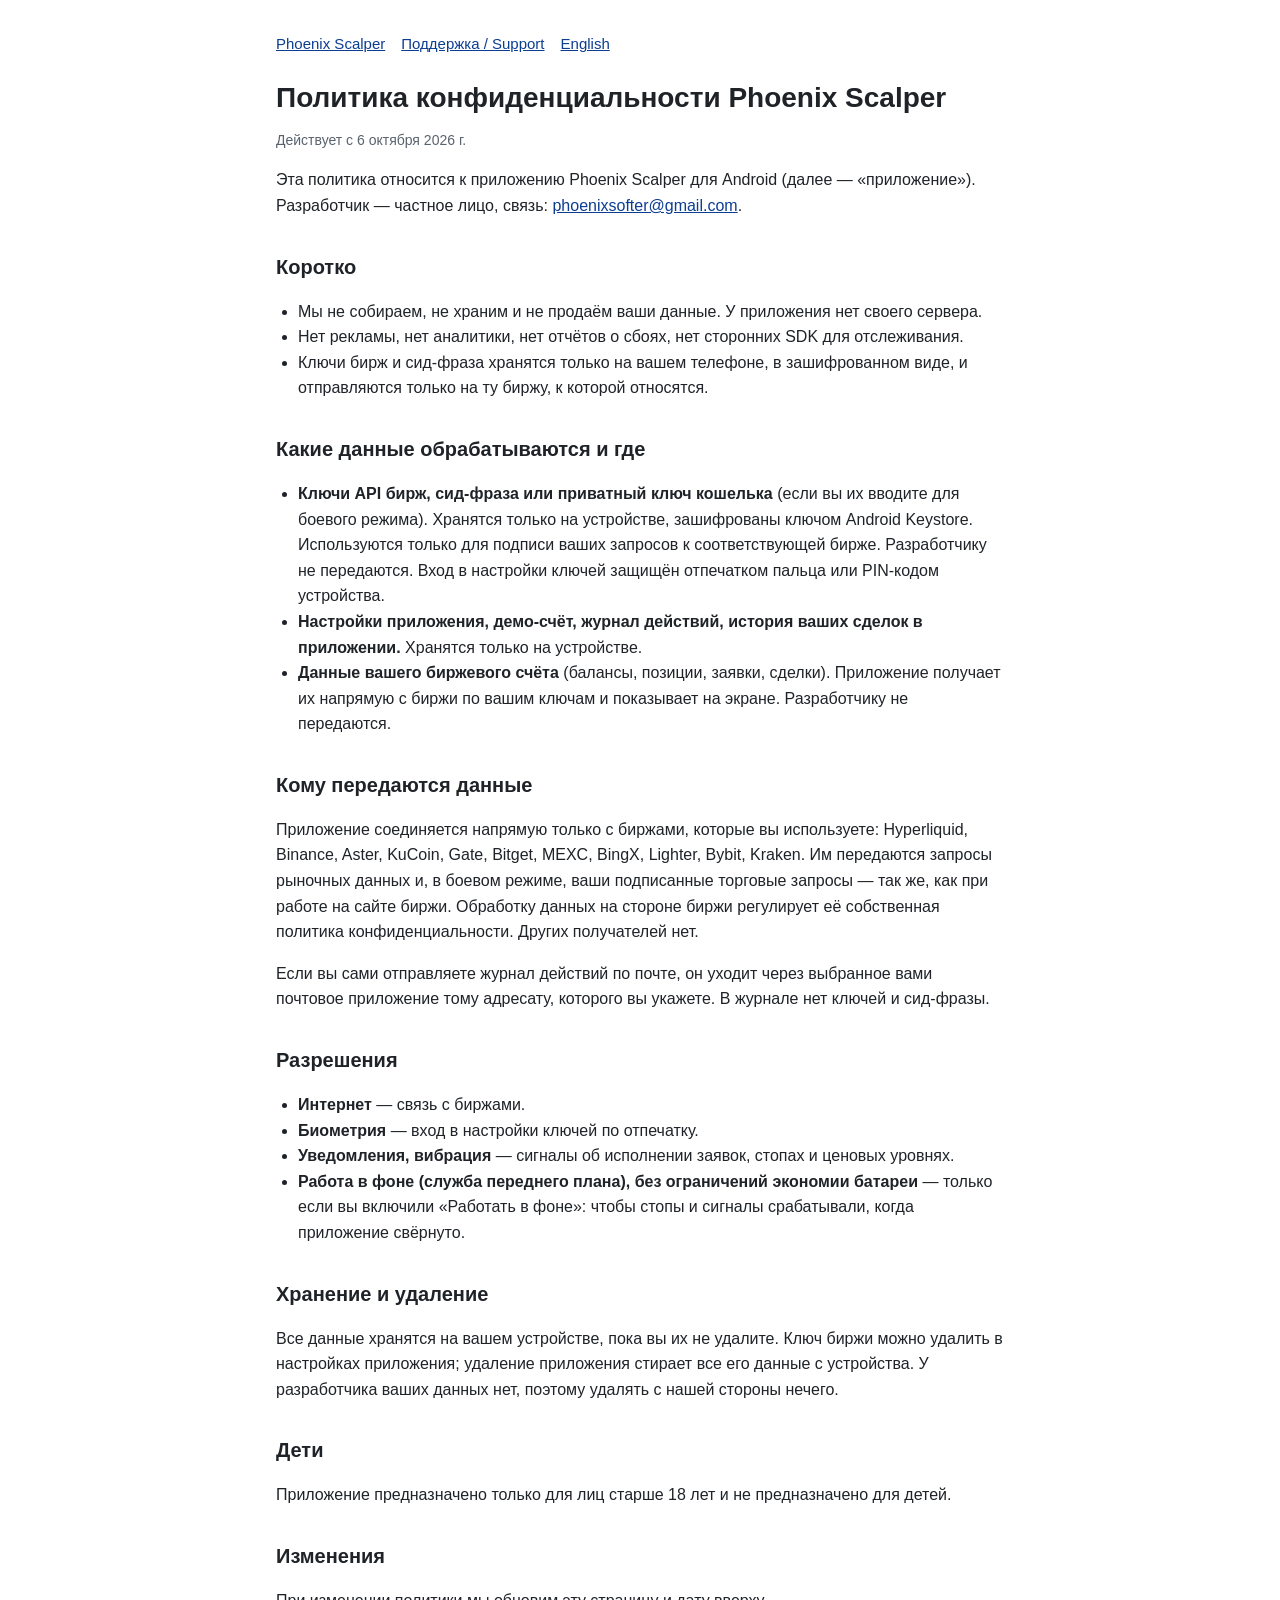
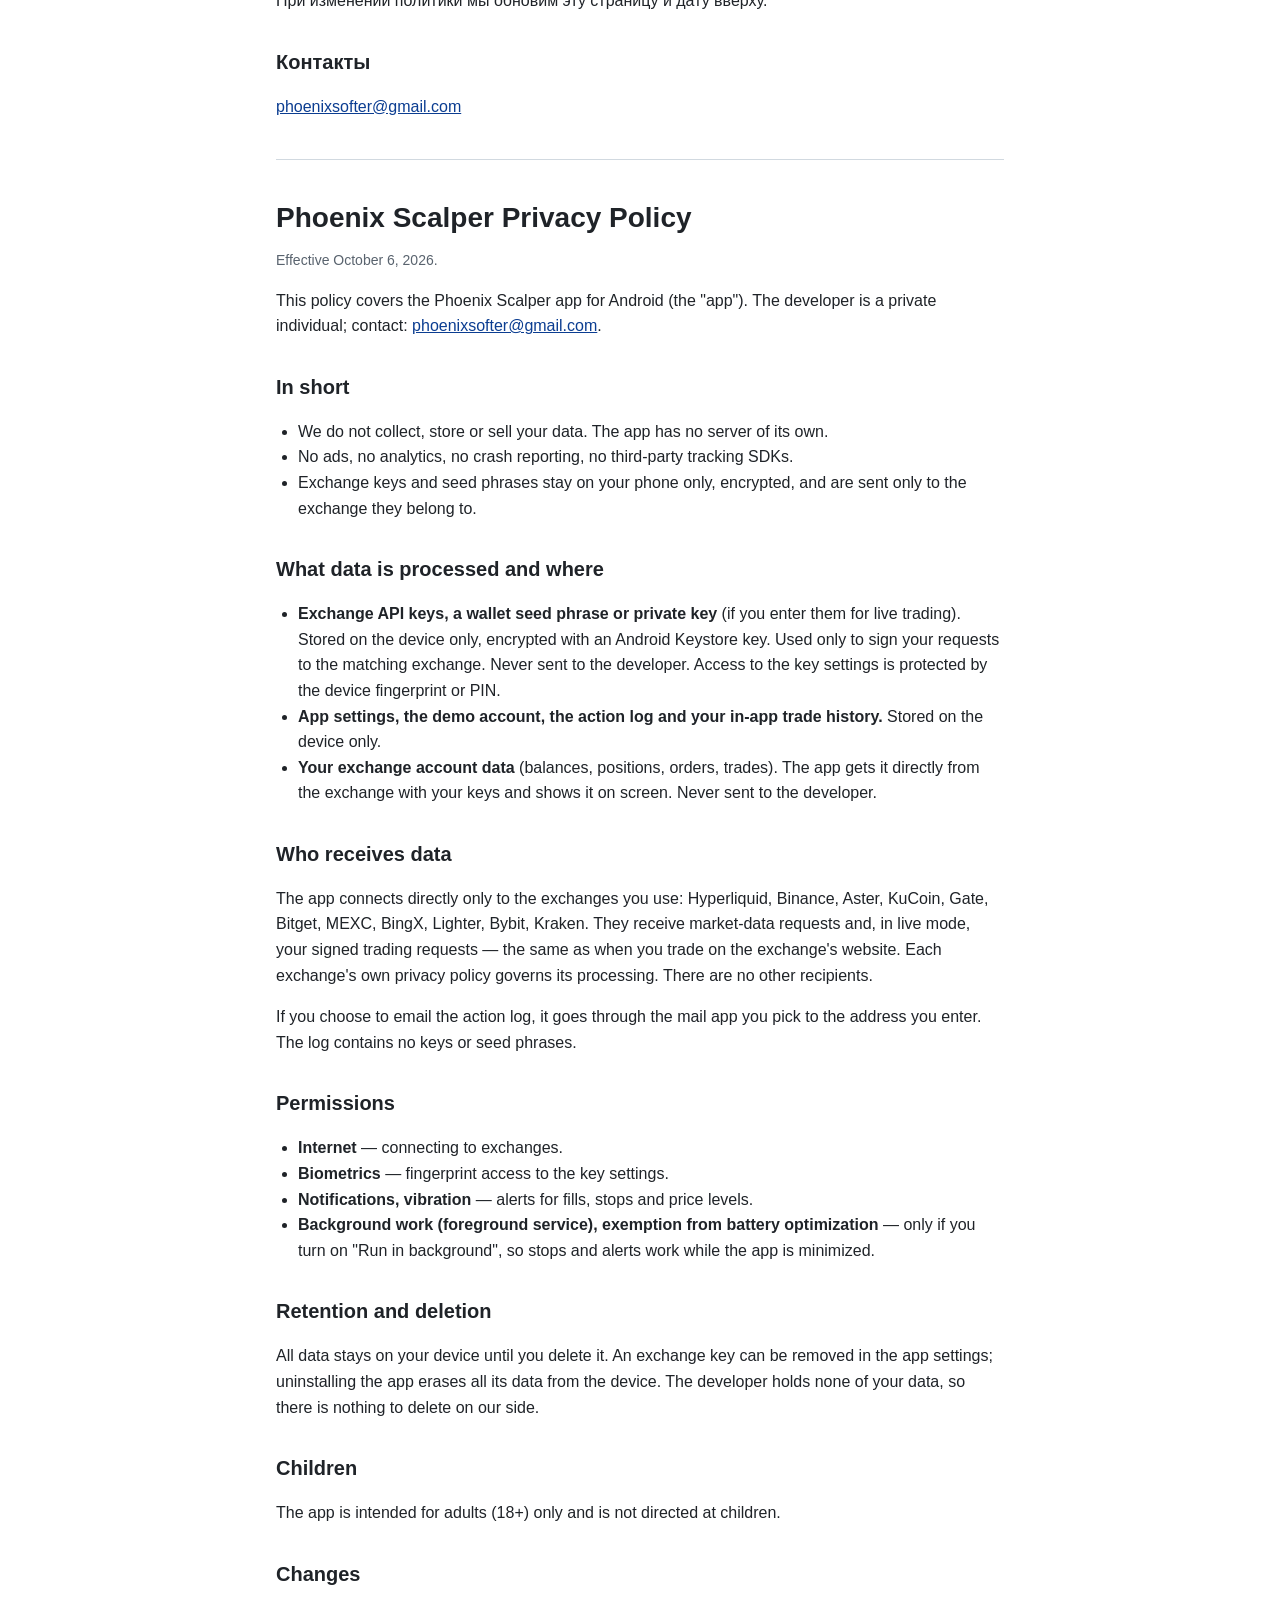
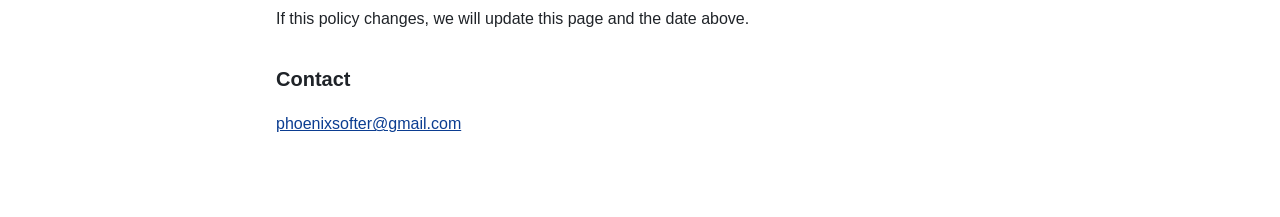
==== privacy.html @ a9d5707a "Privacy policy and support pages (RU/EN) Co-Authored-By: Claude Opus 5.5 <noreply@anthropic.com> Cla" ====
<!doctype html>
<html lang="ru"><head><meta charset="utf-8"><meta name="viewport" content="width=device-width,initial-scale=1">
<title>Phoenix Scalper — политика конфиденциальности</title><link rel="stylesheet" href="style.css"></head>
<body><main>
<nav><a href="index.html">Phoenix Scalper</a><a href="support.html">Поддержка / Support</a><a href="#en">English</a></nav>

<h1>Политика конфиденциальности Phoenix Scalper</h1>
<p class="muted">Действует с 6 октября 2026 г.</p>

<p>Эта политика относится к приложению Phoenix Scalper для Android (далее — «приложение»). Разработчик — частное лицо, связь: <a href="mailto:phoenixsofter@gmail.com">phoenixsofter@gmail.com</a>.</p>

<h2>Коротко</h2>
<ul>
<li>Мы не собираем, не храним и не продаём ваши данные. У приложения нет своего сервера.</li>
<li>Нет рекламы, нет аналитики, нет отчётов о сбоях, нет сторонних SDK для отслеживания.</li>
<li>Ключи бирж и сид-фраза хранятся только на вашем телефоне, в зашифрованном виде, и отправляются только на ту биржу, к которой относятся.</li>
</ul>

<h2>Какие данные обрабатываются и где</h2>
<ul>
<li><b>Ключи API бирж, сид-фраза или приватный ключ кошелька</b> (если вы их вводите для боевого режима). Хранятся только на устройстве, зашифрованы ключом Android Keystore. Используются только для подписи ваших запросов к соответствующей бирже. Разработчику не передаются. Вход в настройки ключей защищён отпечатком пальца или PIN-кодом устройства.</li>
<li><b>Настройки приложения, демо-счёт, журнал действий, история ваших сделок в приложении.</b> Хранятся только на устройстве.</li>
<li><b>Данные вашего биржевого счёта</b> (балансы, позиции, заявки, сделки). Приложение получает их напрямую с биржи по вашим ключам и показывает на экране. Разработчику не передаются.</li>
</ul>

<h2>Кому передаются данные</h2>
<p>Приложение соединяется напрямую только с биржами, которые вы используете: Hyperliquid, Binance, Aster, KuCoin, Gate, Bitget, MEXC, BingX, Lighter, Bybit, Kraken. Им передаются запросы рыночных данных и, в боевом режиме, ваши подписанные торговые запросы — так же, как при работе на сайте биржи. Обработку данных на стороне биржи регулирует её собственная политика конфиденциальности. Других получателей нет.</p>
<p>Если вы сами отправляете журнал действий по почте, он уходит через выбранное вами почтовое приложение тому адресату, которого вы укажете. В журнале нет ключей и сид-фразы.</p>

<h2>Разрешения</h2>
<ul>
<li><b>Интернет</b> — связь с биржами.</li>
<li><b>Биометрия</b> — вход в настройки ключей по отпечатку.</li>
<li><b>Уведомления, вибрация</b> — сигналы об исполнении заявок, стопах и ценовых уровнях.</li>
<li><b>Работа в фоне (служба переднего плана), без ограничений экономии батареи</b> — только если вы включили «Работать в фоне»: чтобы стопы и сигналы срабатывали, когда приложение свёрнуто.</li>
</ul>

<h2>Хранение и удаление</h2>
<p>Все данные хранятся на вашем устройстве, пока вы их не удалите. Ключ биржи можно удалить в настройках приложения; удаление приложения стирает все его данные с устройства. У разработчика ваших данных нет, поэтому удалять с нашей стороны нечего.</p>

<h2>Дети</h2>
<p>Приложение предназначено только для лиц старше 18 лет и не предназначено для детей.</p>

<h2>Изменения</h2>
<p>При изменении политики мы обновим эту страницу и дату вверху.</p>

<h2>Контакты</h2>
<p><a href="mailto:phoenixsofter@gmail.com">phoenixsofter@gmail.com</a></p>

<hr id="en">

<h1>Phoenix Scalper Privacy Policy</h1>
<p class="muted">Effective October 6, 2026.</p>

<p>This policy covers the Phoenix Scalper app for Android (the "app"). The developer is a private individual; contact: <a href="mailto:phoenixsofter@gmail.com">phoenixsofter@gmail.com</a>.</p>

<h2>In short</h2>
<ul>
<li>We do not collect, store or sell your data. The app has no server of its own.</li>
<li>No ads, no analytics, no crash reporting, no third-party tracking SDKs.</li>
<li>Exchange keys and seed phrases stay on your phone only, encrypted, and are sent only to the exchange they belong to.</li>
</ul>

<h2>What data is processed and where</h2>
<ul>
<li><b>Exchange API keys, a wallet seed phrase or private key</b> (if you enter them for live trading). Stored on the device only, encrypted with an Android Keystore key. Used only to sign your requests to the matching exchange. Never sent to the developer. Access to the key settings is protected by the device fingerprint or PIN.</li>
<li><b>App settings, the demo account, the action log and your in-app trade history.</b> Stored on the device only.</li>
<li><b>Your exchange account data</b> (balances, positions, orders, trades). The app gets it directly from the exchange with your keys and shows it on screen. Never sent to the developer.</li>
</ul>

<h2>Who receives data</h2>
<p>The app connects directly only to the exchanges you use: Hyperliquid, Binance, Aster, KuCoin, Gate, Bitget, MEXC, BingX, Lighter, Bybit, Kraken. They receive market-data requests and, in live mode, your signed trading requests — the same as when you trade on the exchange's website. Each exchange's own privacy policy governs its processing. There are no other recipients.</p>
<p>If you choose to email the action log, it goes through the mail app you pick to the address you enter. The log contains no keys or seed phrases.</p>

<h2>Permissions</h2>
<ul>
<li><b>Internet</b> — connecting to exchanges.</li>
<li><b>Biometrics</b> — fingerprint access to the key settings.</li>
<li><b>Notifications, vibration</b> — alerts for fills, stops and price levels.</li>
<li><b>Background work (foreground service), exemption from battery optimization</b> — only if you turn on "Run in background", so stops and alerts work while the app is minimized.</li>
</ul>

<h2>Retention and deletion</h2>
<p>All data stays on your device until you delete it. An exchange key can be removed in the app settings; uninstalling the app erases all its data from the device. The developer holds none of your data, so there is nothing to delete on our side.</p>

<h2>Children</h2>
<p>The app is intended for adults (18+) only and is not directed at children.</p>

<h2>Changes</h2>
<p>If this policy changes, we will update this page and the date above.</p>

<h2>Contact</h2>
<p><a href="mailto:phoenixsofter@gmail.com">phoenixsofter@gmail.com</a></p>
</main></body></html>
---- style.css ----
:root{--bg:#ffffff;--ink:#1f2328;--muted:#59636e;--line:#d1d9e0;--accent:#0b3d91}
@media (prefers-color-scheme:dark){:root{--bg:#0d1117;--ink:#e6edf3;--muted:#9198a1;--line:#30363d;--accent:#7aa7ff}}
*{box-sizing:border-box}
body{margin:0;background:var(--bg);color:var(--ink);font:16px/1.6 -apple-system,Segoe UI,Roboto,Helvetica,Arial,sans-serif}
main{max-width:760px;margin:0 auto;padding:32px 16px 64px}
h1{font-size:28px;line-height:1.25;margin:0 0 4px}
h2{font-size:20px;margin:32px 0 8px}
p,li{color:var(--ink)}
.muted{color:var(--muted);font-size:14px}
a{color:var(--accent)}
nav{display:flex;gap:16px;flex-wrap:wrap;margin-bottom:24px;font-size:15px}
hr{border:0;border-top:1px solid var(--line);margin:40px 0}
ul{padding-left:22px}
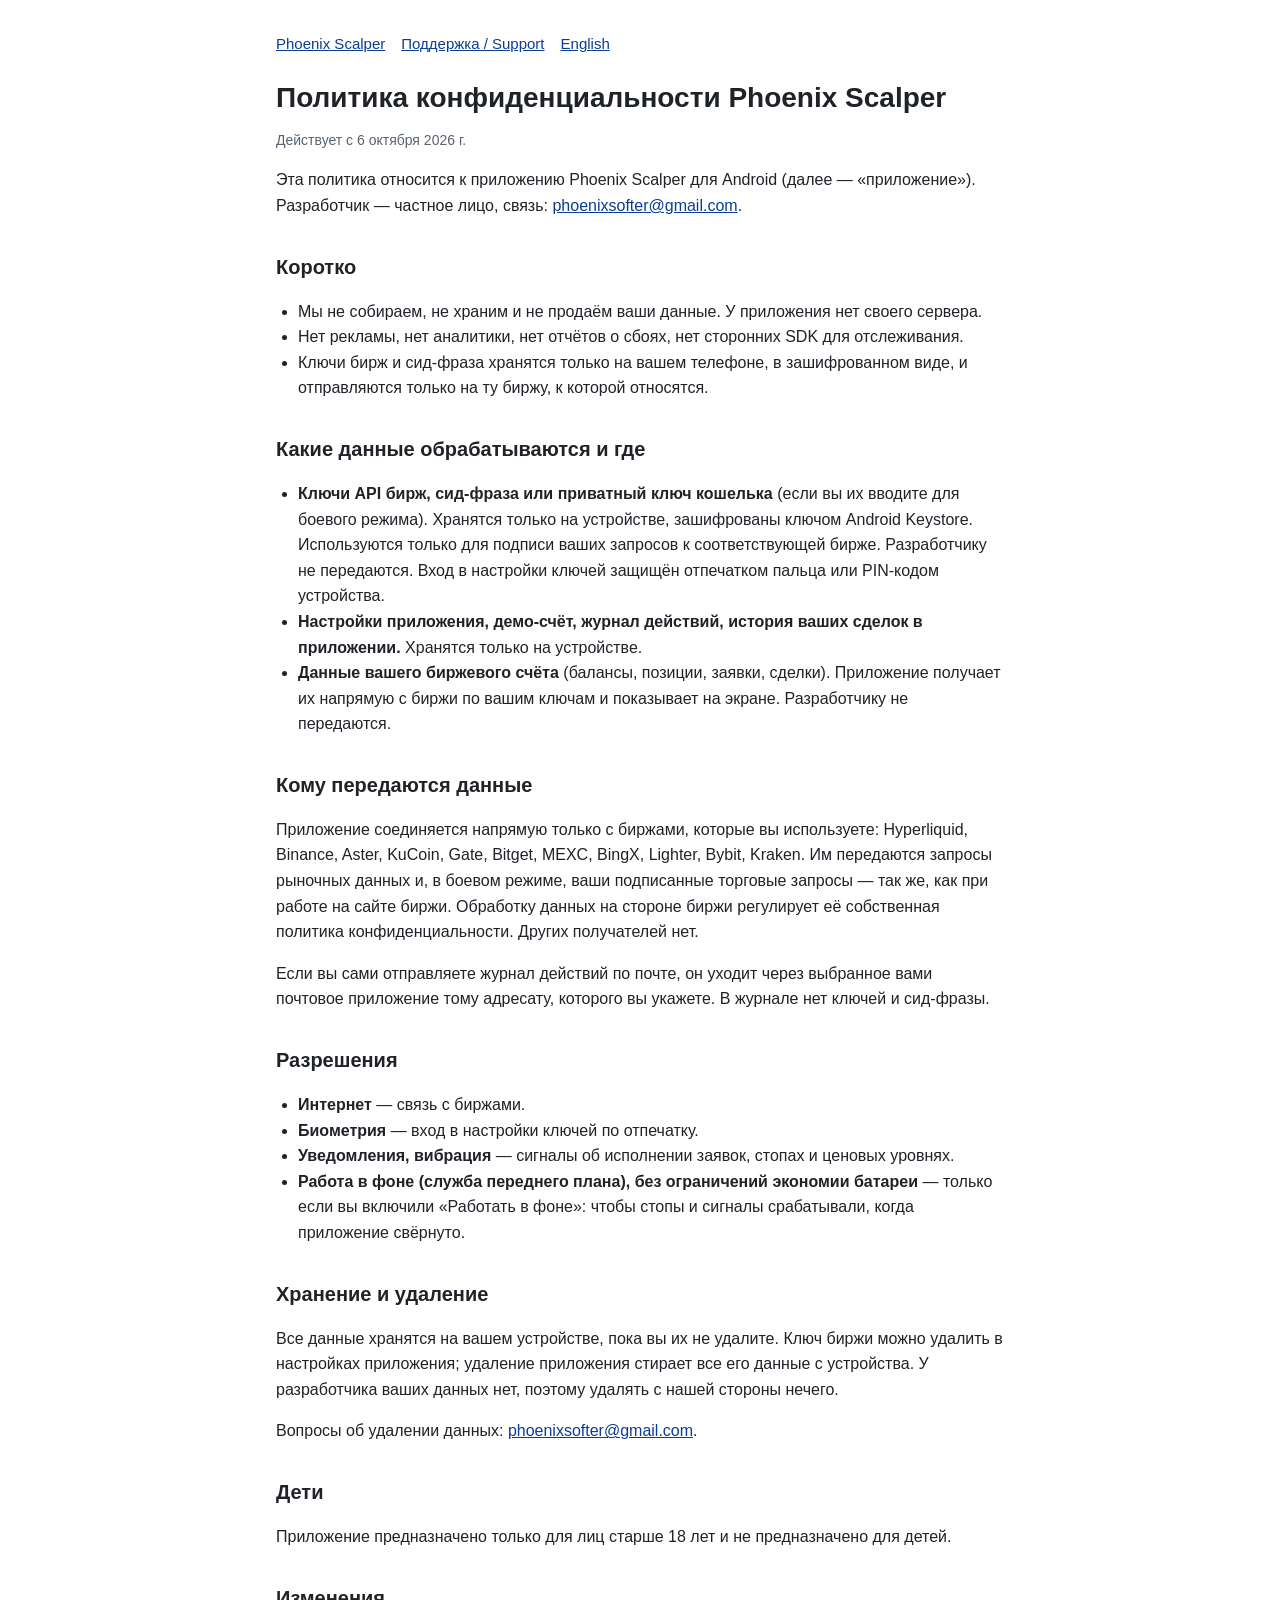
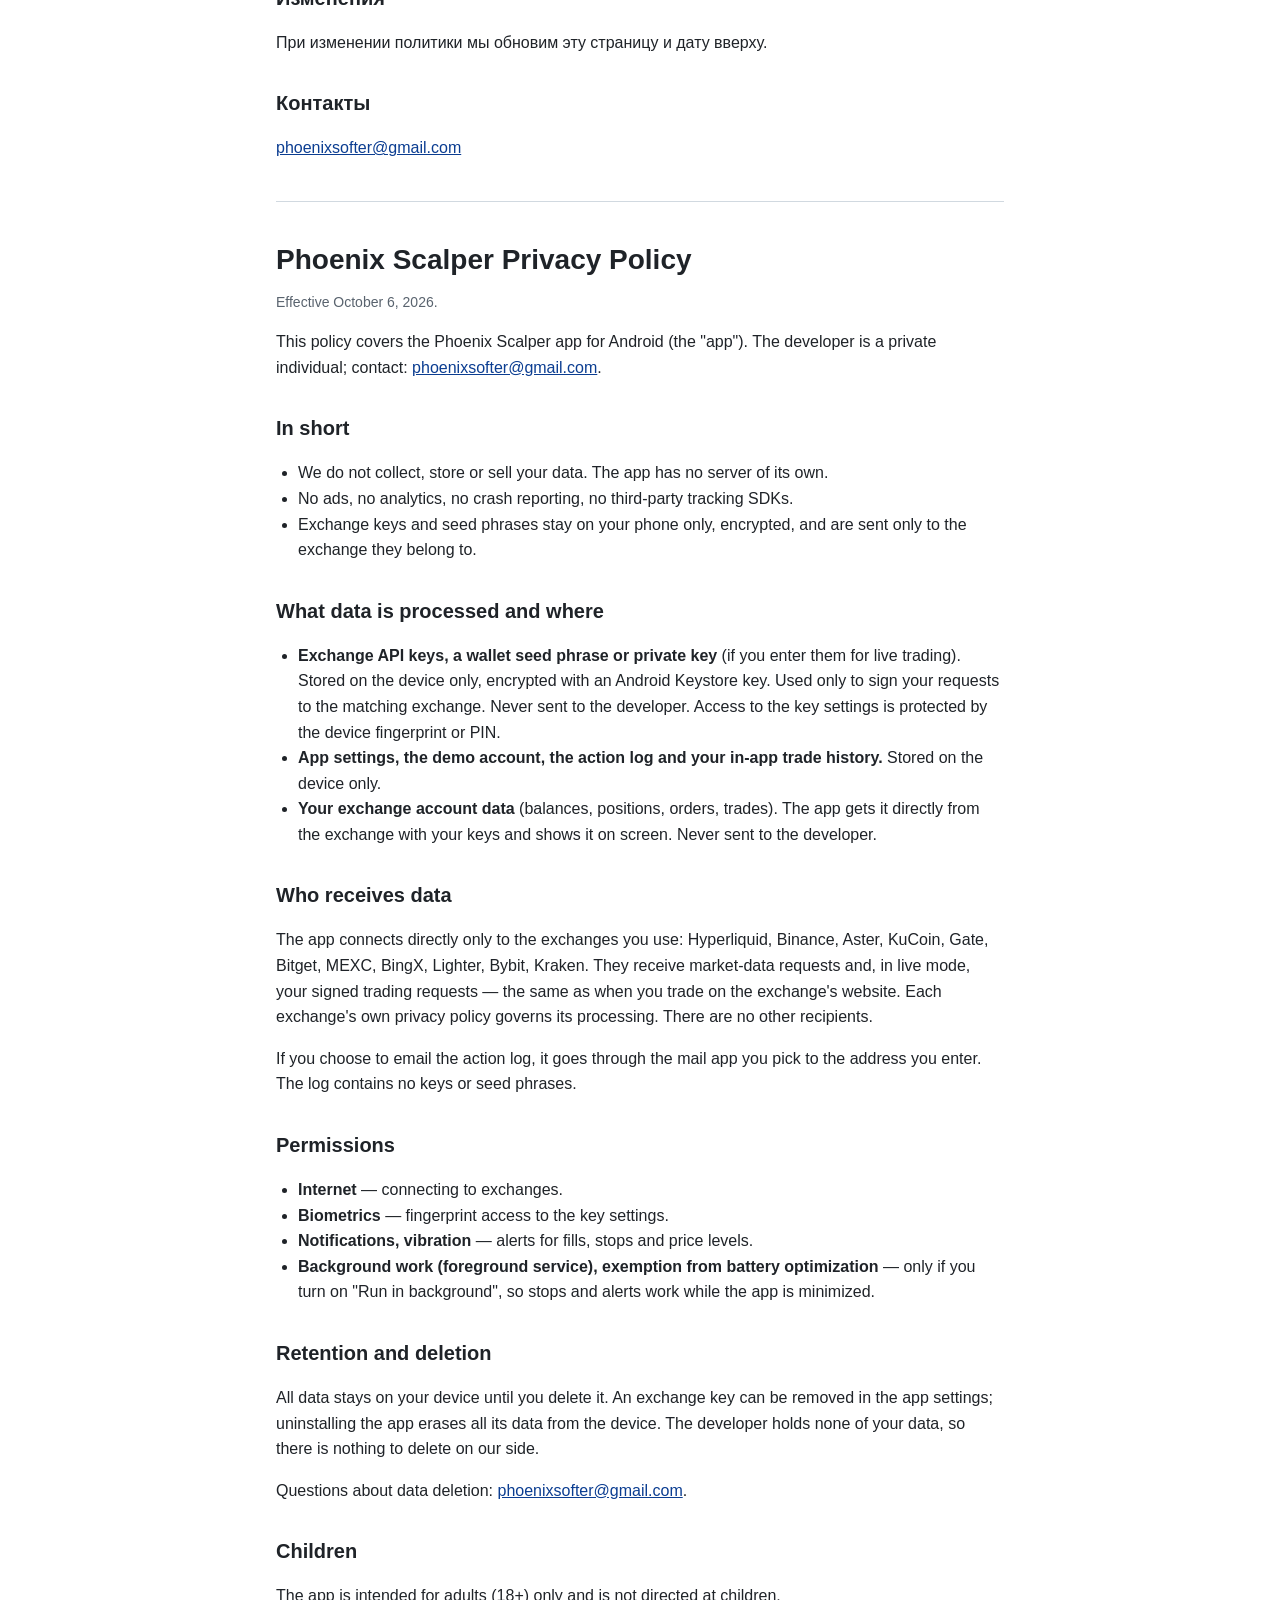
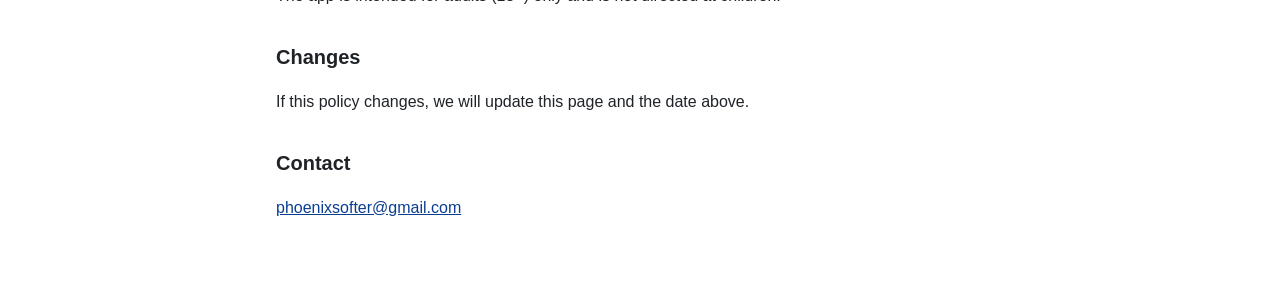
==== commit 5619d409: "Privacy: anchor and contact for data deletion" ====
--- a/privacy.html
+++ b/privacy.html
@@ -35,8 +35,9 @@
 <li><b>Работа в фоне (служба переднего плана), без ограничений экономии батареи</b> — только если вы включили «Работать в фоне»: чтобы стопы и сигналы срабатывали, когда приложение свёрнуто.</li>
 </ul>
 
-<h2>Хранение и удаление</h2>
+<h2 id="delete">Хранение и удаление</h2>
 <p>Все данные хранятся на вашем устройстве, пока вы их не удалите. Ключ биржи можно удалить в настройках приложения; удаление приложения стирает все его данные с устройства. У разработчика ваших данных нет, поэтому удалять с нашей стороны нечего.</p>
+<p>Вопросы об удалении данных: <a href="mailto:phoenixsofter@gmail.com">phoenixsofter@gmail.com</a>.</p>
 
 <h2>Дети</h2>
 <p>Приложение предназначено только для лиц старше 18 лет и не предназначено для детей.</p>
@@ -80,8 +81,9 @@
 <li><b>Background work (foreground service), exemption from battery optimization</b> — only if you turn on "Run in background", so stops and alerts work while the app is minimized.</li>
 </ul>
 
-<h2>Retention and deletion</h2>
+<h2 id="delete-en">Retention and deletion</h2>
 <p>All data stays on your device until you delete it. An exchange key can be removed in the app settings; uninstalling the app erases all its data from the device. The developer holds none of your data, so there is nothing to delete on our side.</p>
+<p>Questions about data deletion: <a href="mailto:phoenixsofter@gmail.com">phoenixsofter@gmail.com</a>.</p>
 
 <h2>Children</h2>
 <p>The app is intended for adults (18+) only and is not directed at children.</p>
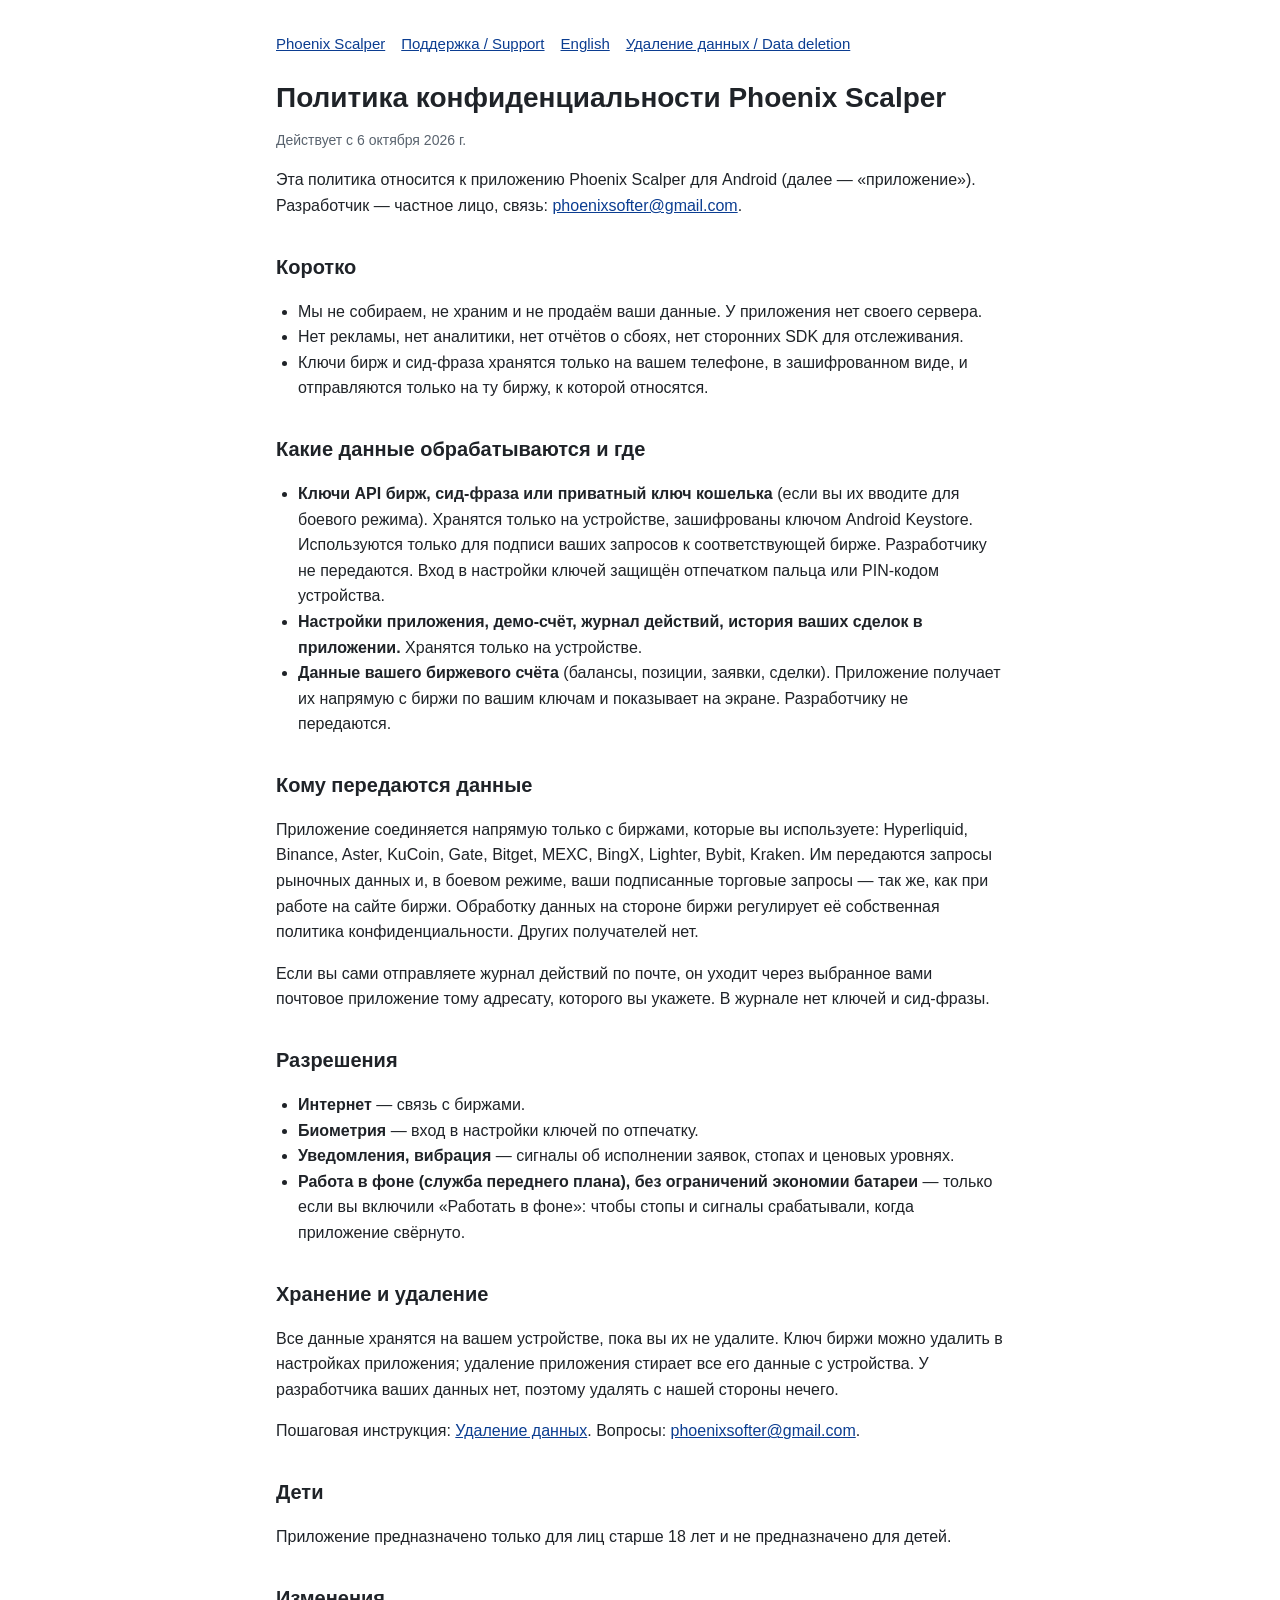
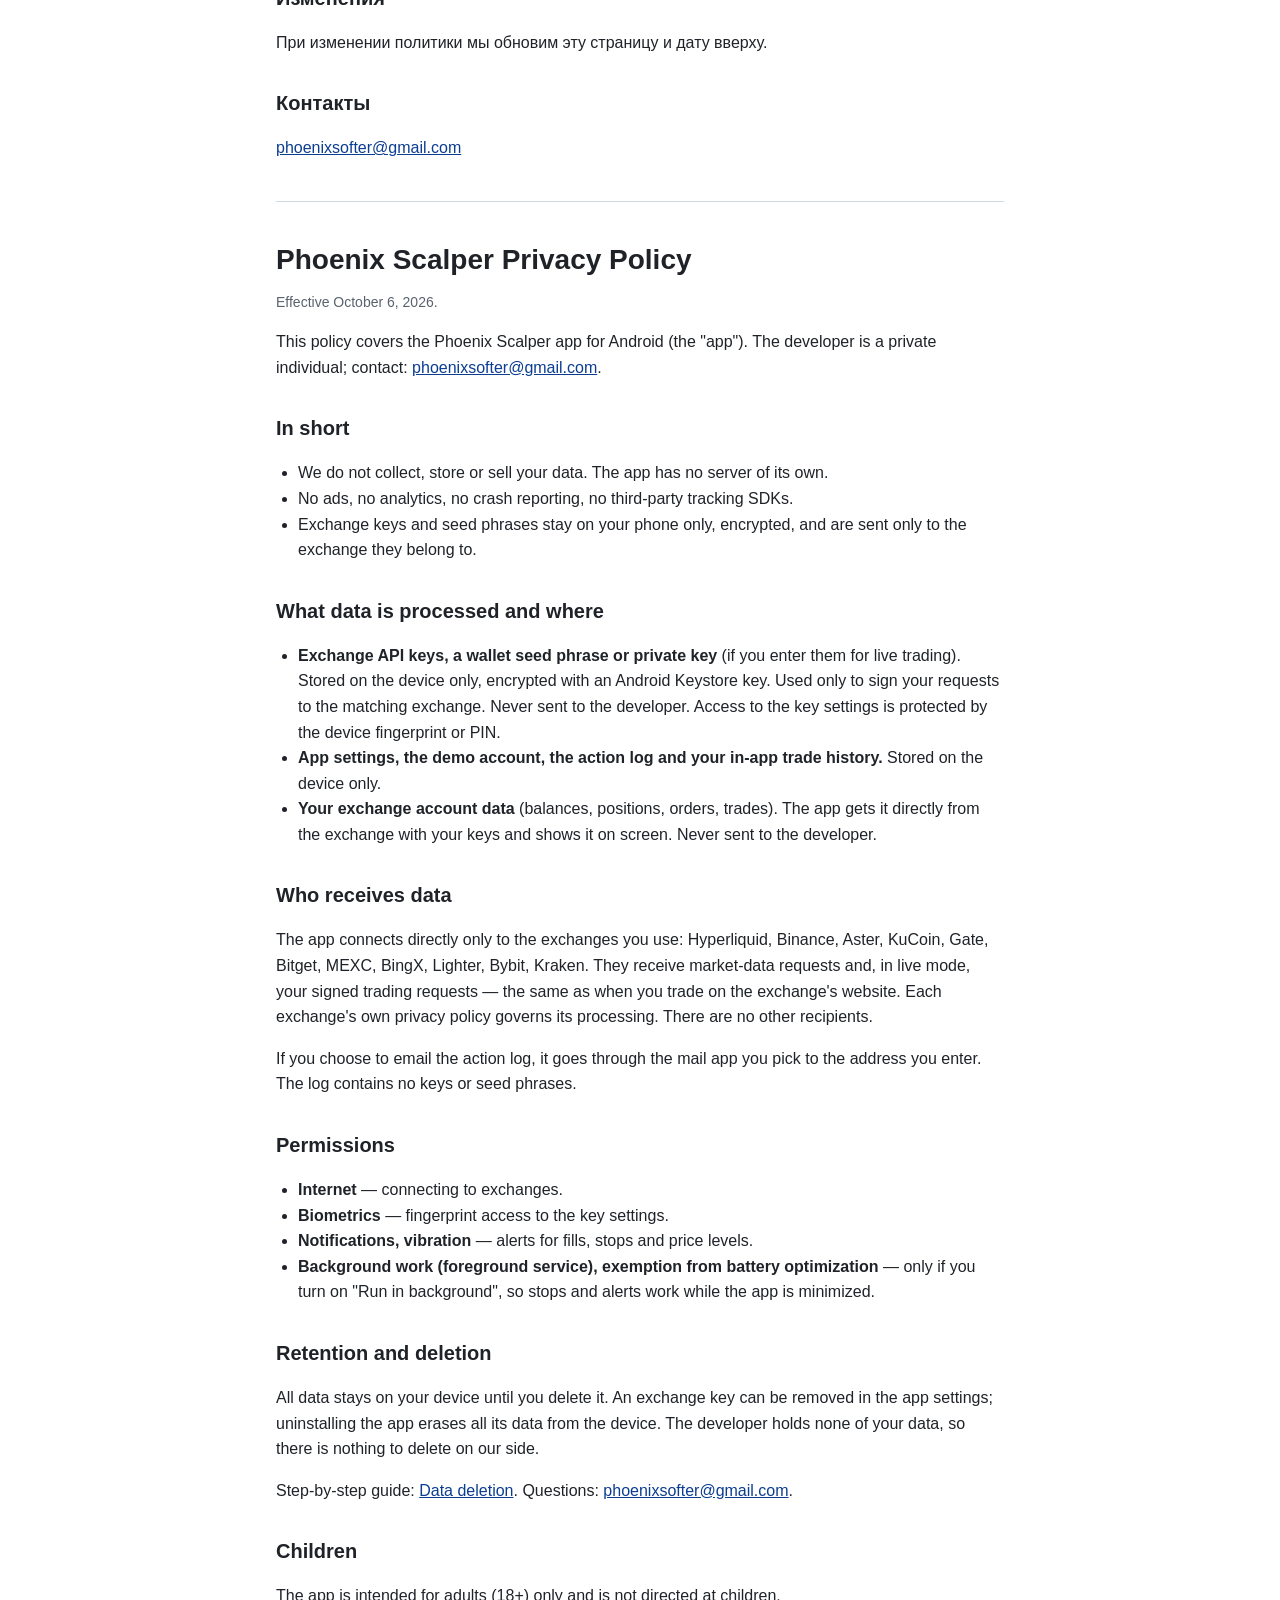
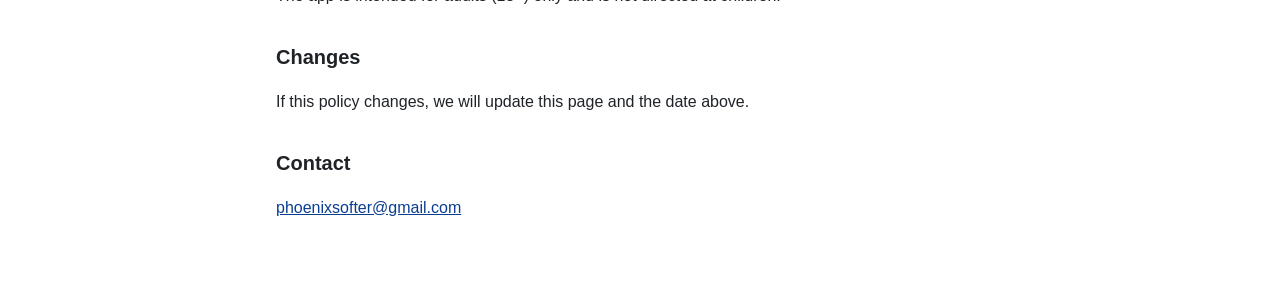
==== commit b674c13b: "Data deletion page" ====
--- a/privacy.html
+++ b/privacy.html
@@ -2,7 +2,7 @@
 <html lang="ru"><head><meta charset="utf-8"><meta name="viewport" content="width=device-width,initial-scale=1">
 <title>Phoenix Scalper — политика конфиденциальности</title><link rel="stylesheet" href="style.css"></head>
 <body><main>
-<nav><a href="index.html">Phoenix Scalper</a><a href="support.html">Поддержка / Support</a><a href="#en">English</a></nav>
+<nav><a href="index.html">Phoenix Scalper</a><a href="support.html">Поддержка / Support</a><a href="#en">English</a><a href="delete.html">Удаление данных / Data deletion</a></nav>
 
 <h1>Политика конфиденциальности Phoenix Scalper</h1>
 <p class="muted">Действует с 6 октября 2026 г.</p>
@@ -37,7 +37,7 @@
 
 <h2 id="delete">Хранение и удаление</h2>
 <p>Все данные хранятся на вашем устройстве, пока вы их не удалите. Ключ биржи можно удалить в настройках приложения; удаление приложения стирает все его данные с устройства. У разработчика ваших данных нет, поэтому удалять с нашей стороны нечего.</p>
-<p>Вопросы об удалении данных: <a href="mailto:phoenixsofter@gmail.com">phoenixsofter@gmail.com</a>.</p>
+<p>Пошаговая инструкция: <a href="delete.html">Удаление данных</a>. Вопросы: <a href="mailto:phoenixsofter@gmail.com">phoenixsofter@gmail.com</a>.</p>
 
 <h2>Дети</h2>
 <p>Приложение предназначено только для лиц старше 18 лет и не предназначено для детей.</p>
@@ -83,7 +83,7 @@
 
 <h2 id="delete-en">Retention and deletion</h2>
 <p>All data stays on your device until you delete it. An exchange key can be removed in the app settings; uninstalling the app erases all its data from the device. The developer holds none of your data, so there is nothing to delete on our side.</p>
-<p>Questions about data deletion: <a href="mailto:phoenixsofter@gmail.com">phoenixsofter@gmail.com</a>.</p>
+<p>Step-by-step guide: <a href="delete.html#en">Data deletion</a>. Questions: <a href="mailto:phoenixsofter@gmail.com">phoenixsofter@gmail.com</a>.</p>
 
 <h2>Children</h2>
 <p>The app is intended for adults (18+) only and is not directed at children.</p>
